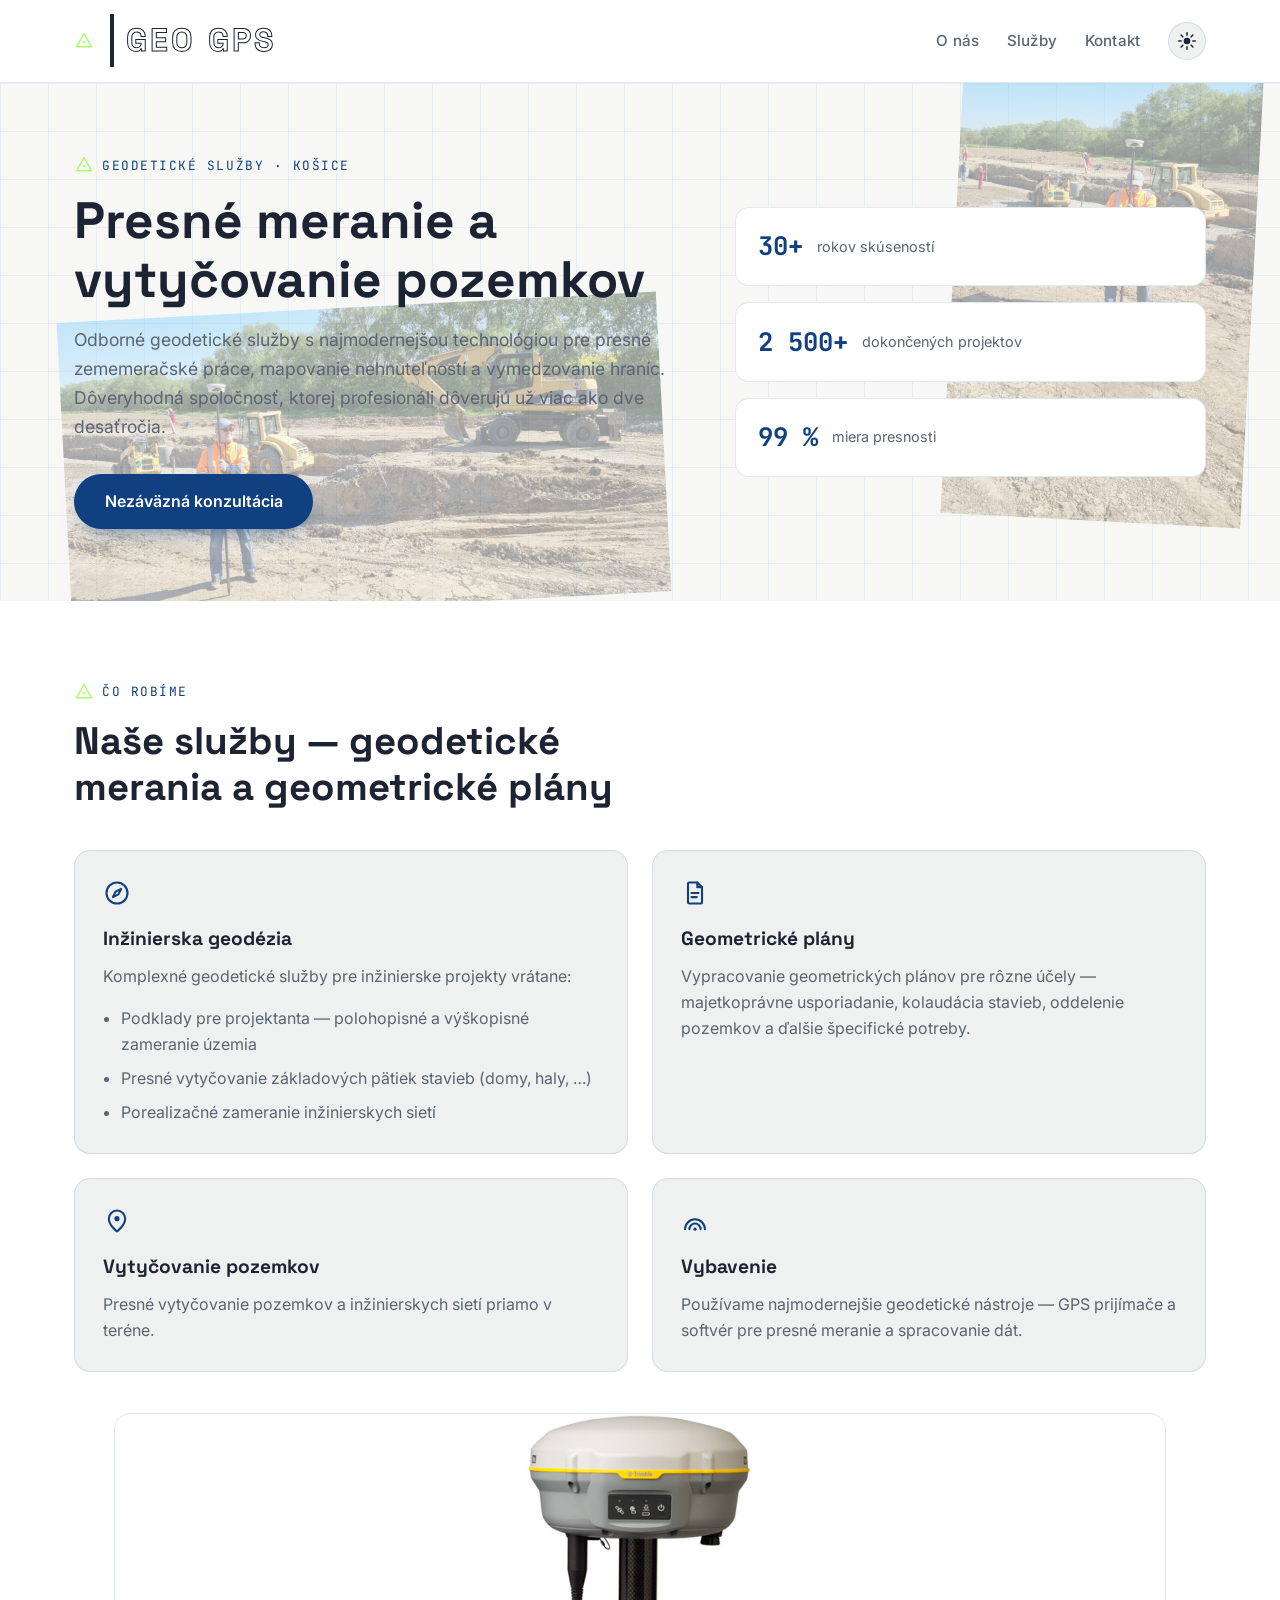
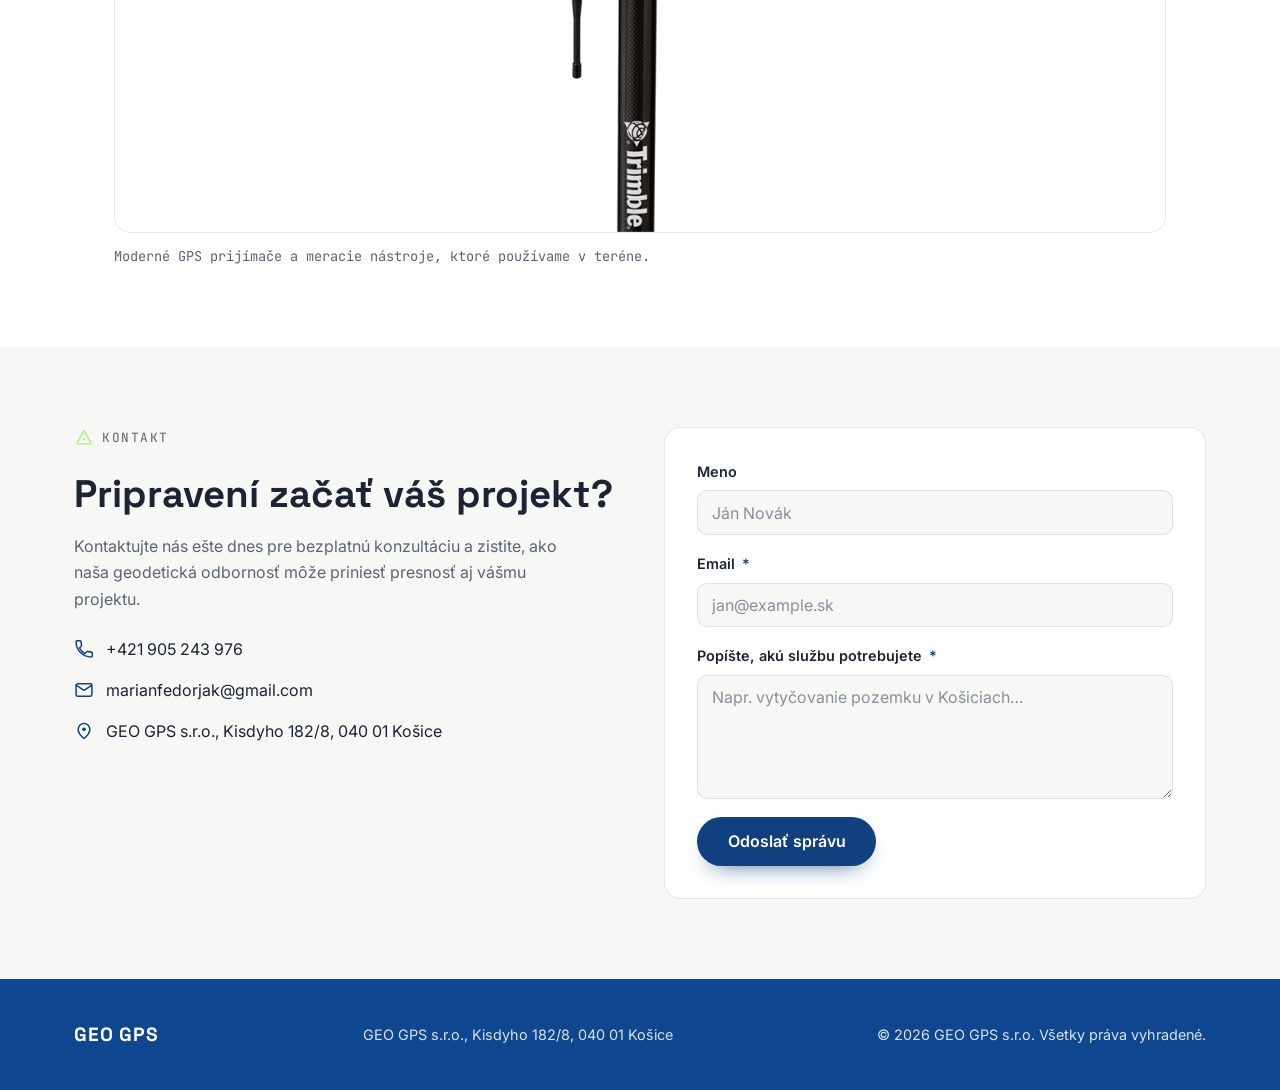
==== index.html @ 5f73cdc4 "Enhance contact form validation by adding a word filter for any proafinities, threats and obvious ho" ====
<!doctype html>
<html lang="sk-SK">
  <head>
    <meta charset="UTF-8" />
    <meta name="viewport" content="width=device-width, initial-scale=1.0" />

    <meta name="color-scheme" content="light dark" />
    <meta name="theme-color" content="#f7f8f6" media="(prefers-color-scheme: light)" />
    <meta name="theme-color" content="#10161f"  media="(prefers-color-scheme: dark)"  />

    <title>GEO GPS — geodetické služby, vytyčovanie pozemkov | Košice</title>
    <meta
      name="description"
      content="GEO GPS s.r.o. — presné geodetické služby v Košiciach: vytyčovanie pozemkov, geometrické plány, inžinierska geodézia a merania. Kontaktujte nás pre bezplatnú konzultáciu."
    />
    <meta
      name="keywords"
      content="geodetické služby, vytyčovanie pozemkov, geometrický plán, geodet Košice, meranie pozemku"
    />

    <!-- Open Graphs -->
    <meta property="og:type"        content="website" />
    <meta property="og:url"         content="https://geogps.netlify.app/" />
    <meta property="og:title"       content="GEO GPS — geodetické služby, vytyčovanie pozemkov | Košice" />
    <meta property="og:description" content="Presné geodetické služby v Košiciach: vytyčovanie pozemkov, geometrické plány, inžinierska geodézia." />

    <link rel="canonical" href="https://geogps.netlify.app/" />
    <link rel="icon"    type="image/png"      href="/images/icon.png" />
    <link rel="sitemap" type="application/xml" title="Sitemap" href="/sitemap.xml" />

    <!-- Fonts -->
    <link rel="preconnect" href="https://fonts.googleapis.com" />
    <link rel="preconnect" href="https://fonts.gstatic.com" crossorigin />
    <link
      href="https://fonts.googleapis.com/css2?family=Space+Grotesk:wght@500;700&family=Inter:wght@400;500;600&family=JetBrains+Mono:wght@500;700&display=swap"
      rel="stylesheet"
    />

    <link rel="stylesheet" href="style.css" />

    <script>
      (function () {
        var saved = localStorage.getItem('theme');

        var legacy = localStorage.getItem('darkMode');
        if (legacy !== null && saved === null) {
          saved = legacy === 'enabled' ? 'dark' : 'light';
          localStorage.setItem('theme', saved);
          localStorage.removeItem('darkMode');
        }

        if (saved === 'dark' || saved === 'light') {
          document.documentElement.dataset.theme = saved;
        }
      }());
    </script>
  </head>

  <body>
    <a class="skip-link" href="#main">Preskočiť na obsah</a>

    <!-- Icons -->
    <svg xmlns="http://www.w3.org/2000/svg" aria-hidden="true" focusable="false" style="display: none">
      <symbol id="icon-marker" viewBox="0 0 24 24">
        <path d="M12 3 21 19H3Z" />
        <circle cx="12" cy="13.4" r="1.4" fill="currentColor" stroke="none" />
      </symbol>

      <symbol id="icon-sun" viewBox="0 0 24 24">
        <circle cx="12" cy="12" r="4" fill="currentColor" stroke="none" />
        <g>
          <line x1="12" y1="2"     x2="12" y2="5"      />
          <line x1="12" y1="19"    x2="12" y2="22"     />
          <line x1="2"  y1="12"    x2="5"  y2="12"     />
          <line x1="19" y1="12"    x2="22" y2="12"     />
          <line x1="4.9" y1="4.9"  x2="7"  y2="7"      />
          <line x1="17"  y1="17"   x2="19.1" y2="19.1" />
          <line x1="4.9" y1="19.1" x2="7" y2="17"      />
          <line x1="17"  y1="7"    x2="19.1" y2="4.9"  />
        </g>
      </symbol>

      <symbol id="icon-moon" viewBox="0 0 24 24">
        <path d="M20 14.5A8.5 8.5 0 1 1 9.5 4 7 7 0 0 0 20 14.5Z" fill="currentColor" stroke="none" />
      </symbol>

      <symbol id="icon-compass" viewBox="0 0 24 24">
        <circle cx="12" cy="12" r="9" />
        <path d="M15.5 8.5 13.2 13.2 8.5 15.5 10.8 10.8Z" />
      </symbol>

      <symbol id="icon-file-text" viewBox="0 0 24 24">
        <path d="M7 3h7l4 4v13a1 1 0 0 1-1 1H7a1 1 0 0 1-1-1V4a1 1 0 0 1 1-1Z" />
        <path d="M14 3v4h4" />
        <line x1="9" y1="12"   x2="15"   y2="12"   />
        <line x1="9" y1="15.5" x2="13.5" y2="15.5" />
      </symbol>

      <symbol id="icon-map-pin" viewBox="0 0 24 24">
        <path d="M12 21s-7-5.4-7-11a7 7 0 1 1 14 0c0 5.6-7 11-7 11Z" />
        <circle cx="12" cy="10" r="2.2" fill="currentColor" stroke="none" />
      </symbol>

      <symbol id="icon-satellite" viewBox="0 0 24 24">
        <circle cx="12" cy="19" r="1.4" fill="currentColor" stroke="none" />
        <path d="M7.2 19a4.8 4.8 0 0 1 9.6 0" />
        <path d="M3.5 19a8.5 8.5 0 0 1 17 0" />
      </symbol>

      <symbol id="icon-phone" viewBox="0 0 24 24">
        <path d="M6.6 10.8a15.3 15.3 0 0 0 6.6 6.6l2.2-2.2a1.2 1.2 0 0 1 1.2-.3c1.3.4 2.7.6 4.1.6a1.2 1.2 0 0 1 1.2 1.2v3.6a1.2 1.2 0 0 1-1.2 1.2C10.6 21.5 2.5 13.4 2.5 3.2A1.2 1.2 0 0 1 3.7 2h3.6a1.2 1.2 0 0 1 1.2 1.2c0 1.4.2 2.8.6 4.1a1.2 1.2 0 0 1-.3 1.2Z" />
      </symbol>

      <symbol id="icon-mail" viewBox="0 0 24 24">
        <rect x="2.5" y="4.5" width="19" height="15" rx="2" />
        <path d="M3 6.5 12 12.5 21 6.5" />
      </symbol>

      <symbol id="icon-arrow-up" viewBox="0 0 24 24">
        <line x1="12" y1="19" x2="12" y2="5" />
        <path d="M6 11 12 5 18 11" />
      </symbol>
    </svg>

    <!-- Header -->  
    <header class="site-header" id="top">
      <div class="header-inner">
        <a class="logo logo-animated" aria-label="GEO GPS — na začiatok stránky">
          <svg class="icon icon-marker" aria-hidden="true" focusable="false">
            <use href="#icon-marker"></use>
          </svg>
          <span class="logo-text">
            <span class="logo-text-base">GEO GPS</span>
            <span class="logo-text-hover" aria-hidden="true">GEO GPS</span>
          </span>
        </a>

        <nav class="main-nav" aria-label="Hlavná navigácia">
          <a class="nav-link" href="#o-nas">O nás</a>
          <a class="nav-link" href="#sluzby">Služby</a>
          <a class="nav-link" href="#kontakt">Kontakt</a>
          <button class="theme-toggle" type="button" aria-label="Prepnúť na tmavý režim">
            <svg class="icon icon-sun" aria-hidden="true" focusable="false">
              <use href="#icon-sun"></use>
            </svg>
            <svg class="icon icon-moon" aria-hidden="true" focusable="false">
              <use href="#icon-moon"></use>
            </svg>
          </button>
        </nav>

        <button
          class="hamburger"
          id="hamburger"
          type="button"
          aria-label="Otvoriť menu"
          aria-expanded="false"
          aria-controls="mobileMenu"
        >
          <span></span>
          <span></span>
          <span></span>
        </button>
      </div>

      <nav
        class="mobile-nav"
        id="mobileMenu"
        aria-label="Mobilná navigácia"
        aria-hidden="true"
      >
        <a class="nav-link" href="#o-nas">O nás</a>
        <a class="nav-link" href="#sluzby">Služby</a>
        <a class="nav-link" href="#kontakt">Kontakt</a>
        <button class="theme-toggle" type="button" aria-label="Prepnúť na tmavý režim">
          <svg class="icon icon-sun" aria-hidden="true" focusable="false">
            <use href="#icon-sun"></use>
          </svg>
          <svg class="icon icon-moon" aria-hidden="true" focusable="false">
            <use href="#icon-moon"></use>
          </svg>
        </button>
      </nav>
    </header>

    <!-- Main -->
    <main id="main" tabindex="-1">

      <!-- About us section -->
      <section class="about" id="o-nas">
        <div class="decor">
          <img
            class="decor-left-img"
            src="images/v-akcii-na-sirku.jpg"
            alt="Naša robota v akcii."
            width="800"
            height="400"
            loading="lazy"
            decoding="async"
            fetchpriority="low" 
          />
          <img
            class="decor-right-img"
            src="images/v-akcii-na-vysku.jpg"
            alt="Naša robota v akcii."
            width="400"
            height="800"
            loading="lazy"
            decoding="async"
            fetchpriority="low" 
          />
        </div>
        <div class="container">
          <div class="about-inner">
            <div class="about-content">
              <p class="eyebrow">
                <svg class="icon icon-marker" aria-hidden="true" focusable="false">
                  <use href="#icon-marker"></use>
                </svg>
                Geodetické služby · Košice
              </p>
              <h1>Presné meranie a vytyčovanie pozemkov</h1>
              <p class="about-lead">
                Odborné geodetické služby s najmodernejšou technológiou pre
                presné zememeračské práce, mapovanie nehnuteľností a
                vymedzovanie hraníc. Dôveryhodná spoločnosť, ktorej profesionáli
                dôverujú už viac ako dve desaťročia.
              </p>
              <a class="button button-primary" href="#kontakt">Nezáväzná konzultácia</a>
            </div>

            <ul class="about-stats">
              <li class="stat">
                <strong>30+</strong>
                <span>rokov skúseností</span>
              </li>
              <li class="stat">
                <strong>2 500+</strong>
                <span>dokončených projektov</span>
              </li>
              <li class="stat">
                <strong>99 %</strong>
                <span>miera presnosti</span>
              </li>
            </ul>
          </div>
        </div>
      </section>
      
      <!-- Služby -->
      <section class="services" id="sluzby">
        <div class="container">
          <div class="section-head">
            <p class="eyebrow">
              <svg class="icon icon-marker" aria-hidden="true" focusable="false">
                <use href="#icon-marker"></use>
              </svg>
              Čo robíme
            </p>
            <h2>Naše služby — geodetické merania a geometrické plány</h2>
          </div>

          <div class="service-grid">
            <article class="service-card">
              <svg class="icon service-icon" aria-hidden="true" focusable="false">
                <use href="#icon-compass"></use>
              </svg>
              <h3>Inžinierska geodézia</h3>
              <p>Komplexné geodetické služby pre inžinierske projekty vrátane:</p>
              <ul>
                <li>
                  Podklady pre projektanta — polohopisné a výškopisné
                  zameranie územia
                </li>
                <li>
                  Presné vytyčovanie základových pätiek stavieb (domy, haly, …)
                </li>
                <li>Porealizačné zameranie inžinierskych sietí</li>
              </ul>
            </article>

            <article class="service-card">
              <svg class="icon service-icon" aria-hidden="true" focusable="false">
                <use href="#icon-file-text"></use>
              </svg>
              <h3>Geometrické plány</h3>
              <p>
                Vypracovanie geometrických plánov pre rôzne účely —
                majetkoprávne usporiadanie, kolaudácia stavieb, oddelenie
                pozemkov a ďalšie špecifické potreby.
              </p>
            </article>

            <article class="service-card">
              <svg class="icon service-icon" aria-hidden="true" focusable="false">
                <use href="#icon-map-pin"></use>
              </svg>
              <h3>Vytyčovanie pozemkov</h3>
              <p>
                Presné vytyčovanie pozemkov a inžinierskych sietí priamo v
                teréne.
              </p>
            </article>

            <article class="service-card">
              <svg class="icon service-icon" aria-hidden="true" focusable="false">
                <use href="#icon-satellite"></use>
              </svg>
              <h3>Vybavenie</h3>
              <p>
                Používame najmodernejšie geodetické nástroje — GPS prijímače
                a softvér pre presné meranie a spracovanie dát.
              </p>
            </article>
          </div>

          <figure class="equipment-figure">
            <img
              src="/images/geodeticke-vybavenie-gps.jpg"
              alt="Vybavenie geodetickej firmy — GPS prijímače a meracie nástroje"
              width="1200"
              height="450"
              loading="lazy"
              decoding="async"
              fetchpriority="low"
            />
            <figcaption>
              Moderné GPS prijímače a meracie nástroje, ktoré používame v
              teréne.
            </figcaption>
          </figure>
        </div>
      </section>

      <!-- Kontakt -->
      <section class="contact" id="kontakt">
        <div class="container">
          <div class="contact-grid">
            <div class="contact-info">
              <p class="eyebrow">
                <svg class="icon icon-marker" aria-hidden="true" focusable="false">
                  <use href="#icon-marker"></use>
                </svg>
                Kontakt
              </p>
              <h2>Pripravení začať váš projekt?</h2>
              <p>
                Kontaktujte nás ešte dnes pre bezplatnú konzultáciu a zistite,
                ako naša geodetická odbornosť môže priniesť presnosť aj vášmu
                projektu.
              </p>

              <ul class="contact-list">
                <li>
                  <svg class="icon" aria-hidden="true" focusable="false">
                    <use href="#icon-phone"></use>
                  </svg>
                  <a href="tel:+421905243976">+421 905 243 976</a>
                </li>
                <li>
                  <svg class="icon" aria-hidden="true" focusable="false">
                    <use href="#icon-mail"></use>
                  </svg>
                  <a href="mailto:marianfedorjak@gmail.com">marianfedorjak@gmail.com</a>
                </li>
                <li>
                  <svg class="icon" aria-hidden="true" focusable="false">
                    <use href="#icon-map-pin"></use>
                  </svg>
                  <span>GEO GPS s.r.o., Kisdyho 182/8, 040 01 Košice</span>
                </li>
              </ul>
            </div>

            <form
              class="contact-form"
              name="contact"
              method="POST"
              data-netlify="true"
              netlify-honeypot="bot-field"
              onsubmit="return validateContactForm(event);"
            >
              <input type="hidden" name="form-name" value="contact" />
              <p hidden>
                <label>
                  Don’t fill this out if you’re human:
                  <input name="bot-field" />
                </label>
              </p>

              <div class="form-field">
                <label for="name">Meno</label>
                <input
                  type="text"
                  id="name"
                  name="name"
                  autocomplete="name"
                  placeholder="Ján Novák"
                />
              </div>

              <div class="form-field">
                <label for="email">Email <span class="required-mark" aria-hidden="true">*</span></label>
                <input
                  type="email"
                  id="email"
                  name="email"
                  autocomplete="email"
                  required
                  placeholder="jan@example.sk"
                />
              </div>

              <input
                type="hidden"
                id="subject"
                name="subject"
                value="Nová správa z kontaktného formulára"
              />

              <div class="form-field">
                <label for="message">
                  Popíšte, akú službu potrebujete
                  <span class="required-mark" aria-hidden="true">*</span>
                </label>
                <textarea
                  id="message"
                  name="message"
                  rows="5"
                  required
                  placeholder="Napr. vytyčovanie pozemku v Košiciach…"
                ></textarea>
              </div>

              <button class="button button-primary" type="submit">
                Odoslať správu
              </button>
            </form>
          </div>
        </div>
      </section>
    </main>

    <!-- Footer -->
    <footer class="site-footer">
      <div class="container footer-inner">
        <p class="footer-logo">GEO GPS</p>
        <address>GEO GPS s.r.o., Kisdyho 182/8, 040 01 Košice</address>
        <p class="footer-copy">© 2026 GEO GPS s.r.o. Všetky práva vyhradené.</p>
      </div>
    </footer>

    <!-- Back-to-top -->  
    <a class="back-to-top" aria-label="Späť na začiatok stránky" onclick="scrollToTop()">
      <svg class="icon" aria-hidden="true" focusable="false">
        <use href="#icon-arrow-up"></use>
      </svg>
    </a>

    <script>
      /* Word filter */
      function normalizeText(text) {
        return text
          .toLowerCase()
          .normalize("NFD")
          .replace(/[\u0300-\u036f]/g, "")
          .replace(/[^a-z0-9]+/g, "")
      }

      function validateContactForm(event) {
        const rawName = document.getElementById('name').value;
        const rawMessage = document.getElementById('message').value;
        const combinedText = normalizeText(`${rawName} ${rawMessage}`);

        const blockedPatterns = [
          /kurv/,
          /pic/,
          /kokot/,
          /jeb/,
          /srac/,
          /debil/,
          /idiot/,
          /smrt/,
          /zabij/,
          /zabit/,
          /umri/,
          /vyhroz/,
          /curak/,
          /hovn/,
          /kreten/,
          /fuck/,
          /shit/,
          /bitch/,
          /asshol/,
          /pussy/,
          /motherfucker/,
          /kill/,
          /death/,
          /threat/
        ];

        const containsBlocked = blockedPatterns.some((pattern) => pattern.test(combinedText));

        if (containsBlocked) {
          event.preventDefault();
          alert('Vaša správa obsahuje nevhodný obsah. Nemusíte byť neslušní :), prosím, upravte ju a skúste znova.');
          return false;
        }

        return true;
      }

      /* Dark theme */
      function isDarkActive() {
        var theme = document.documentElement.dataset.theme;
        return theme
          ? theme === 'dark'
          : window.matchMedia('(prefers-color-scheme: dark)').matches;
      }

      /* Theme toggle */
      function updateThemeLabels(dark) {
        var label = dark ? 'Prepnúť na svetlý režim' : 'Prepnúť na tmavý režim';
        document.querySelectorAll('.theme-toggle').forEach(function (button) {
          button.setAttribute('aria-label', label);
        });
      }

      function toggleTheme() {
        var next = isDarkActive() ? 'light' : 'dark';
        document.documentElement.dataset.theme = next;
        localStorage.setItem('theme', next);
        updateThemeLabels(next === 'dark');
      }

      document.querySelectorAll('.theme-toggle').forEach(function (button) {
        button.addEventListener('click', toggleTheme);
      });

      updateThemeLabels(isDarkActive());

      /* Mobile menu */
      var hamburger  = document.getElementById('hamburger');
      var mobileMenu = document.getElementById('mobileMenu');

      function openMenu() {
        hamburger.setAttribute('aria-expanded', 'true');
        mobileMenu.setAttribute('aria-hidden',  'false');
      }

      function closeMenu() {
        hamburger.setAttribute('aria-expanded', 'false');
        mobileMenu.setAttribute('aria-hidden',  'true');
      }

      hamburger.addEventListener('click', function () {
        if (hamburger.getAttribute('aria-expanded') === 'true') {
          closeMenu();
        } else {
          openMenu();
        }
      });

      mobileMenu.querySelectorAll('.nav-link').forEach(function (link) {
        link.addEventListener('click', closeMenu);
      });

      document.addEventListener('keydown', function (e) {
        if (e.key === 'Escape' && hamburger.getAttribute('aria-expanded') === 'true') {
          closeMenu();
          hamburger.focus();
        }
      });

      /* Back-to-top-button */
      function scrollToTop() {
        window.scrollTo({ top: 0, behavior: "smooth" });
      }

      var backToTop = document.querySelector('.back-to-top');

      function updateBackToTop() {
        backToTop.classList.toggle('is-visible', window.scrollY > 300);
      }

      window.addEventListener('scroll', updateBackToTop, { passive: true });
      updateBackToTop();
    </script>

    <script type="application/ld+json">
      {
        "@context": "https://schema.org",
        "@type": "LocalBusiness",
        "name": "GEO GPS s.r.o.",
        "telephone": "+421905243976",
        "email": "marianfedorjak@gmail.com",
        "address": {
          "@type": "PostalAddress",
          "streetAddress": "Kisdyho 182/8",
          "addressLocality": "Košice",
          "postalCode": "04001",
          "addressCountry": "SK"
        },
        "url": "https://geogps.netlify.app/",
        "description": "Presné geodetické služby: vytyčovanie pozemkov, geometrické plány, inžinierska geodézia."
      }
    </script>
  </body>
</html>
---- style.css ----
@layer reset, tokens, base, layout, components, responsive, accessibility;

/* Reset */
@layer reset {
  :where(*, *::before, *::after) {
    box-sizing: border-box;
  }

  :where(html) {
    scroll-behavior: smooth;
    -webkit-text-size-adjust: 100%;
    text-size-adjust: 100%;
  }

  :where(body) {
    margin: 0;
    min-block-size: 100dvh;
  }

  :where(img, svg, video, canvas, audio, iframe, embed, object) {
    display: block;
    max-inline-size: 100%;
  }

  :where(p, h1, h2, h3, h4, h5, h6) {
    overflow-wrap: break-word;
  }

  :where(h1, h2, h3, h4, h5, h6) {
    text-wrap: balance;
  }

  :where(address) {
    font-style: normal;
  }

  :where(a) {
    text-underline-offset: 0.25em;
    text-decoration-skip-ink: auto;
  }

  :where(ul, ol)[class] {
    list-style: none;
    padding: 0;
    margin: 0;
  }
}

/* Colors */
@layer colors {
  :root {
    /* Main palette */
    --color-primary-1: #0e4690;
    --color-primary-2: #007498;
    --color-primary-3: #00bca1;
    --color-primary-4: #acfa70;

    /* Light mode */
    --color-bg:        #f7f8f6;
    --color-surface:   #ffffff;
    --color-surface-2: #eef1ef;
    --color-text:      #1c2333;
    --color-text-muted:#5b6472;
    --color-border:    #0e46901f;
    --color-grid-line: #0e46900f;
    --color-accent:    #10407f;
    --color-on-accent: #ffffff;

    --icon-sun-display:  block;
    --icon-moon-display: none;

    --font-display: "Space Grotesk", "Segoe UI", sans-serif;
    --font-body:    "Inter", "Segoe UI", sans-serif;
    --font-mono:    "JetBrains Mono", "SFMono-Regular", Menlo, monospace;

    color-scheme: light;
  }

  /* Dark mode */
  @media (prefers-color-scheme: dark) {
    :root {
      --color-bg:        #10161f;
      --color-surface:   #1a2330;
      --color-surface-2: #222c3a;
      --color-text:      #e7ebee;
      --color-text-muted:#98a4b0;
      --color-border:    #ffffff14;
      --color-grid-line: #ffffff0d;
      --color-accent:    #1b73e6;
      --color-on-accent: #0c1118;

      --icon-sun-display:  none;
      --icon-moon-display: block;

      color-scheme: dark;
    }
  }
  :root[data-theme="dark"] {
    --color-bg:        #10161f;
    --color-surface:   #1a2330;
    --color-surface-2: #222c3a;
    --color-text:      #e7ebee;
    --color-text-muted:#98a4b0;
    --color-border:    #ffffff14;
    --color-grid-line: #ffffff0d;
    --color-accent:    #1b73e6;
    --color-on-accent: #0c1118;

    --icon-sun-display:  none;
    --icon-moon-display: block;

    color-scheme: dark;    
  }

  :root[data-theme="light"] {
    --color-bg:        #f7f8f6;
    --color-surface:   #ffffff;
    --color-surface-2: #eef1ef;
    --color-text:      #1c2333;
    --color-text-muted:#5b6472;
    --color-border:    #0e46901f;
    --color-grid-line: #0e46900f;
    --color-accent:    #10407f;
    --color-on-accent: #ffffff;

    --icon-sun-display:  block;
    --icon-moon-display: none;

    --font-display: "Space Grotesk", "Segoe UI", sans-serif;
    --font-body:    "Inter", "Segoe UI", sans-serif;
    --font-mono:    "JetBrains Mono", "SFMono-Regular", Menlo, monospace;

    color-scheme: light;    
  }
}

/* Base */
@layer base {
  body {
    font-family: var(--font-body);
    font-size: 1rem;
    line-height: 1.65;
    color: var(--color-text);
    background-color: var(--color-bg);

    -webkit-font-smoothing: antialiased;
    -moz-osx-font-smoothing: grayscale;
    transition: background-color 0.5s ease, color 0.5s ease;    
  }

  :where(header, .service-card, .stat, .contact-form, input, textarea) {
    transition: background-color 0.5s ease, border-color 0.5s ease, color 0.5s ease;
  }
}

/* Layout */
@layer layout {
  .container {
    max-inline-size: 1180px;
    margin-inline: auto;
    padding-inline: 1.5rem;
  }

  :where(section[id]) {
    scroll-margin-block-start: 84px;
  }
}

/* Components */
@layer components {
  /* Icons */
  .icon {
    inline-size: 20px;
    block-size: 20px;
    flex-shrink: 0;
    fill: none;
    stroke: currentColor;
    stroke-width: 1.8;
    stroke-linecap: round;
    stroke-linejoin: round;
  }

  .icon-marker {
    color: var(--color-primary-4);
  }

  .icon-sun  { display: var(--icon-sun-display);  }
  .icon-moon { display: var(--icon-moon-display); }

  /* Eyebrow label */
  .eyebrow {
    display: inline-flex;
    align-items: center;
    gap: 0.5rem;
    margin-block: 0 1rem;
    font-family: var(--font-mono);
    font-size: 0.8rem;
    letter-spacing: 0.12em;
    text-transform: uppercase;
    color: var(--color-accent);
  }

/* Buttons */
  .button {
    display: inline-flex;
    align-items: center;
    gap: 0.5rem;
    padding-block: 0.85rem;
    padding-inline: 1.85rem;
    border: 1px solid transparent;
    border-radius: 999px;
    font-family: var(--font-body);
    font-weight: 600;
    font-size: 1rem;
    text-decoration: none;
    cursor: pointer;
    transition: transform 0.15s ease, box-shadow 0.5s ease;
  }

  .button-primary {
    background-color: var(--color-accent);
    color: var(--color-on-accent);
    box-shadow: 0 10px 24px -14px var(--color-accent);
  }

  @media (hover: hover) {
    .button-primary:hover {
      transform: translateY(-2px);
      box-shadow: 0 14px 28px -14px var(--color-accent);
    }
  }

  .required-mark {
    color: var(--color-accent);
    margin-inline-start: 0.2em;
  }

  /* Skip link */
  .skip-link {
    position: absolute;
    inset-inline-start: -999px;
    inline-size: 1px;
    block-size: 1px;
    overflow: hidden;
    text-decoration: none;
  }

  .skip-link:focus {
    inset-inline-start: 1rem;
    inset-block-start: 1rem;
    inline-size: auto;
    block-size: auto;
    padding: 0.6rem 1.1rem;
    background-color: var(--color-surface);
    color: var(--color-text);
    border-radius: 8px;
    z-index: 300;
    box-shadow: 0 0 0 3px var(--color-accent);
  }

  /* Header */
  .site-header {
    position: sticky;
    inset-block-start: 0;
    z-index: 100;
    background-color: var(--color-surface);
    border-block-end: 1px solid var(--color-border);
  }

  .header-inner {
    max-inline-size: 1180px;
    margin-inline: auto;
    padding-block: 0.9rem;
    padding-inline: 1.5rem;
    display: flex;
    align-items: center;
    justify-content: space-between;
    gap: 1rem;
  }

  /* Logo */
  .logo {
    display: inline-flex;
    align-items: center;
    gap: 1rem;
    margin: 0;
    padding: 0;
    border: none;
    background: transparent;
    font-family: var(--font-display);
    font-weight: 700;
    font-size: 2rem;
    letter-spacing: 0.1em;
    text-decoration: none;
    position: relative;
  }

  .logo-text {
    position: relative;
    display: inline-block;
    white-space: nowrap;
    padding-left: 1rem;
  }

  .logo-text-base,
  .logo-text-hover {
    display: inline-block;
    white-space: nowrap;
    transition: color 0.25s ease;
  }

  .logo-text-base {
    color: transparent;
    -webkit-text-stroke: 1px var(--color-text);
  }

  .logo-text-hover {
    position: absolute;
    inset: 0;
    width: 0;
    overflow: hidden;
    color: var(--color-text);
    -webkit-text-stroke: 1px var(--color-text);
    border-inline-end: 4px solid var(--color-text);
    transition: width 0.45s ease, filter 0.25s ease, padding 0.3s ease;
  }

  .logo:hover .logo-text-hover,
  .logo:focus-visible .logo-text-hover {
    width: 100%;
    padding-left: 1rem;
    filter: drop-shadow(0 0 12px color-mix(in srgb, var(--color-text) 24%, transparent));
    transition: all 0.3s ease;
  }

  .logo:hover,
  .logo:focus-visible {
    color: var(--color-text);
  }

  /* Desktop navigation */
  .main-nav {
    display: flex;
    align-items: center;
    gap: 1.75rem;
  }

  .nav-link {
    font-weight: 500;
    font-size: 0.95rem;
    color: var(--color-text-muted);
    text-decoration: none;
    letter-spacing: 0.01em;
    transition: color 0.2s ease;
  }

  .nav-link:is(:hover, :focus-visible) {
    color: var(--color-accent);
  }

  /* Theme toggle button */
  .theme-toggle {
    display: inline-flex;
    align-items: center;
    justify-content: center;
    inline-size: 38px;
    block-size: 38px;
    border-radius: 50%;
    border: 1px solid var(--color-border);
    background-color: var(--color-surface-2);
    color: var(--color-text);
    cursor: pointer;
    transition: background-color 0.5s ease, color 0.5s ease;
  }

  @media (hover: hover) {
    .theme-toggle:hover {
      background-color: var(--color-accent);
      color: var(--color-on-accent);
    }
  }

  /* Hamburger button */
  .hamburger {
    display: none;
    flex-direction: column;
    align-items: center;
    justify-content: center;
    gap: 5px;
    inline-size: 42px;
    block-size: 42px;
    border: 1px solid var(--color-border);
    border-radius: 8px;
    background-color: var(--color-surface-2);
    cursor: pointer;
  }

  .hamburger span {
    display: block;
    inline-size: 18px;
    block-size: 2px;
    background-color: var(--color-text);
    border-radius: 1px;
    transition: transform 0.5s ease, opacity 0.5s ease;
  }

  .hamburger[aria-expanded="true"] span:nth-child(1) {
    transform: translateY(7px) rotate(45deg);
  }

  .hamburger[aria-expanded="true"] span:nth-child(2) {
    opacity: 0;
  }

  .hamburger[aria-expanded="true"] span:nth-child(3) {
    transform: translateY(-7px) rotate(-45deg);
  }

  /* Mobile navigation */
  .mobile-nav {
    display: none;
    flex-direction: column;
    gap: 0.25rem;
    padding-block: 0.5rem 1.25rem;
    padding-inline: 1.5rem;
    border-block-start: 1px solid var(--color-border);
    background-color: var(--color-surface);
  }

  .mobile-nav[aria-hidden="false"] {
    display: flex;
  }

  .mobile-nav .nav-link {
    padding-block: 0.85rem;
    padding-inline: 0.25rem;
    border-block-end: 1px solid var(--color-border);
  }

  .mobile-nav .theme-toggle {
    align-self: flex-start;
    margin-block-start: 0.75rem;
  }

  /* About us section */
  .about {
    padding-block: 4.5rem;
    background-color: var(--color-bg);
    background-image:
      linear-gradient(var(--color-grid-line) 1px, transparent 1px),
      linear-gradient(90deg, var(--color-grid-line) 1px, transparent 1px);
    background-size: 48px 48px;
    position: relative;
    overflow: hidden;
  }

  .decor {
    position: absolute;
    inset: 0;
    pointer-events: none;
    z-index: 0;
  }

  .decor img {
    position: absolute;
    opacity: 0.4;
    transform-origin: center center;
  }
  
  .decor-left-img {
    width: clamp(600px, 16vw, 800px);
    height: clamp(300px, 16vw, 400px);
    top: 14rem;
    left: 4rem;
    transform: rotate(-3deg);
  }

  .decor-right-img {
    width: clamp(300px, 16vw, 400px);
    height: clamp(600px, 16vw, 800px);
    bottom: 5rem;
    right: 1.5rem;
    transform: rotate(3deg);
  }

  .about-inner {
    position: relative;
    z-index: 1;
    display: grid;
    grid-template-columns: 1.3fr 1fr;
    gap: 3rem;
    align-items: center;
  }

  .about h1 {
    font-family: var(--font-display);
    font-size: clamp(2.1rem, 4.5vw, 3.2rem);
    line-height: 1.15;
    margin-block: 0 1rem;
    color: var(--color-text);
  }

  .about-lead {
    font-size: 1.1rem;
    color: var(--color-text-muted);
    max-inline-size: 36em;
    margin-block: 0 2rem;
  }

  .about-stats {
    display: grid;
    gap: 1rem;
  }

  .stat {
    display: flex;
    align-items: center;
    gap: 0.85rem;
    padding-block: 1.1rem;
    padding-inline: 1.4rem;
    background-color: var(--color-surface);
    border: 1px solid var(--color-border);
    border-radius: 14px;
  }

  .stat strong {
    display: block;
    font-family: var(--font-mono);
    font-size: 1.6rem;
    font-weight: 700;
    color: var(--color-accent);
  }

  .stat span {
    display: block;
    font-size: 0.9rem;
    color: var(--color-text-muted);
  }

  /* Services */
  .services {
    padding-block: 5rem;
    background-color: var(--color-surface);
  }

  .section-head {
    max-inline-size: 42em;
    margin-block-end: 2.5rem;
  }

  .section-head h2 {
    font-family: var(--font-display);
    font-size: clamp(1.8rem, 3.5vw, 2.4rem);
    line-height: 1.2;
    margin: 0;
    color: var(--color-text);
  }

  .service-grid {
    display: grid;
    grid-template-columns: repeat(2, 1fr);
    gap: 1.5rem;
  }

  .service-card {
    background-color: var(--color-surface-2);
    border: 1px solid var(--color-border);
    border-radius: 16px;
    padding: 1.75rem;

    contain: layout style;
  }

  .service-icon {
    inline-size: 28px;
    block-size: 28px;
    color: var(--color-accent);
    margin-block-end: 1rem;
  }

  .service-card h3 {
    font-family: var(--font-display);
    font-size: 1.2rem;
    margin-block: 0 0.5rem;
    color: var(--color-text);
  }

  .service-card p {
    color: var(--color-text-muted);
    margin-block: 0 0.75rem;
  }

  .service-card ul {
    padding-inline-start: 1.1rem;
    color: var(--color-text-muted);
    display: grid;
    gap: 0.45rem;
  }

  .service-card :is(p, ul):last-child {
    margin-block-end: 0;
  }

  /* Equipment image figure */
  .equipment-figure {
    margin-block: 2.5rem 0;
    display: grid;
    gap: 0.75rem;
  }

  .equipment-figure img {
    inline-size: 100%;
    max-block-size: 420px;
    object-fit: contain;
    border-radius: 16px;
    border: 1px solid var(--color-border);
  }

  .equipment-figure figcaption {
    font-family: var(--font-mono);
    font-size: 0.85rem;
    color: var(--color-text-muted);
  }

  /* Contact section */
  .contact {
    padding-block: 5rem;
    background-color: var(--color-bg);
  }

  .contact-grid {
    display: grid;
    grid-template-columns: 1fr 1fr;
    gap: 3rem;
    align-items: start;
  }

  .contact-info h2 {
    font-family: var(--font-display);
    font-size: clamp(1.8rem, 3.5vw, 2.4rem);
    line-height: 1.2;
    margin-block: 0.4rem 1rem;
    color: var(--color-text);
  }

  .contact-info p {
    color: var(--color-text-muted);
    max-inline-size: 32em;
  }

  .contact-list {
    margin-block: 1.5rem 0;
    display: grid;
    gap: 0.9rem;
  }

  .contact-list li {
    display: flex;
    align-items: center;
    gap: 0.75rem;
    color: var(--color-text);
  }

  .contact-list .icon {
    color: var(--color-accent);
    flex-shrink: 0;
  }

  .contact-list a {
    color: inherit;
    text-decoration: none;
  }

  @media (hover: hover) {
    .contact-list a:hover {
      color: var(--color-accent);
    }
  }

  /* Contact form */
  .contact-form {
    display: grid;
    gap: 1.1rem;
    background-color: var(--color-surface);
    border: 1px solid var(--color-border);
    border-radius: 16px;
    padding: 2rem;
  }

  .form-field {
    display: grid;
    gap: 0.4rem;
  }

  .form-field label {
    font-size: 0.9rem;
    font-weight: 600;
    color: var(--color-text);
  }

  .form-field :is(input, textarea) {
    font-family: var(--font-body);
    font-size: 1rem;
    padding-block: 0.7rem;
    padding-inline: 0.9rem;
    border-radius: 10px;
    border: 1px solid var(--color-border);
    background-color: var(--color-bg);
    color: var(--color-text);
    resize: vertical;
    transition: border-color 0.5s ease, box-shadow 0.5s ease;
  }

  .form-field :is(input, textarea)::placeholder {
    color: var(--color-text-muted);
    opacity: 0.7;
  }

  .form-field :is(input, textarea):focus {
    outline: none;
    border-color: var(--color-accent);
    box-shadow: 0 0 0 3px color-mix(in srgb, var(--color-accent) 25%, transparent);
  }

  .contact-form .button {
    justify-self: start;
  }

  /* Footer */
  .site-footer {
    background-color: var(--color-primary-1);
    color: #ffffff;
    padding-block: 2.5rem;
  }

  .footer-inner {
    display: flex;
    flex-wrap: wrap;
    align-items: center;
    justify-content: space-between;
    gap: 1rem;
  }

  .footer-logo {
    font-family: var(--font-display);
    font-size: 1.2rem;
    font-weight: 700;
    letter-spacing: 0.04em;
    margin: 0;
  }

  :where(.site-footer address, .footer-copy) {
    font-size: 0.9rem;
    opacity: 0.85;
    margin: 0;
  }

  /* Back-to-top button */
  .back-to-top {
    position: fixed;
    inset-inline-end: 1.5rem;
    inset-block-end: 1.5rem;
    inline-size: 46px;
    block-size: 46px;
    border: 1px solid var(--color-accent);
    border-radius: 999px;
    display: flex;
    align-items: center;
    justify-content: center;
    background-color: var(--color-surface);
    color: var(--color-accent);
    text-decoration: none;
    box-shadow: 0 0 0 4px color-mix(in srgb, var(--color-accent) 18%, transparent);
    z-index: 90;

    opacity: 0;
    pointer-events: none;
    transform: translateY(8px);
    transition:
      opacity 0.25s ease,
      transform 0.25s ease,
      width 0.25s ease,
      border-radius 0.25s ease,
      background-color 0.25s ease,
      color 0.25s ease,
      box-shadow 0.25s ease;
  }

  .back-to-top .icon {
    transition: opacity 0.25s ease, transform 0.25s ease;
  }

  .back-to-top.is-visible {
    opacity: 1;
    pointer-events: auto;
    transform: translateY(0);
  }

  .back-to-top::before {
    content: "";
    position: absolute;
    inset: 0;
    display: grid;
    place-items: center;
    font-family: var(--font-body);
    font-size: 0;
    font-weight: 600;
    color: var(--color-on-accent);
    opacity: 0;
    pointer-events: none;
    transition: opacity 0.25s ease, font-size 0.25s ease;
  }

  @media (hover: hover) {
    .back-to-top.is-visible:hover,
    .back-to-top.is-visible:focus-visible {
      inline-size: 140px;
      border-radius: 999px;
      background-color: var(--color-accent);
      color: var(--color-on-accent);
      box-shadow: 0 0 0 4px color-mix(in srgb, var(--color-accent) 24%, transparent);
    }

    .back-to-top.is-visible:hover .icon,
    .back-to-top.is-visible:focus-visible .icon {
      opacity: 0;
      transform: translateY(-200%);
    }

    .back-to-top.is-visible:hover::before,
    .back-to-top.is-visible:focus-visible::before {
      content: "Späť hore";
      font-size: 0.95rem;
      opacity: 1;
    }
  }
}

/* Responsive */
@layer responsive {
  @media (max-width: 860px) {
    .main-nav {
      display: none;
    }

    .hamburger {
      display: flex;
    }

    .about-inner,
    .contact-grid {
      grid-template-columns: 1fr;
    }

    .about {
      padding-block: 3rem;
    }

    .about-stats {
      grid-template-columns: repeat(3, 1fr);
      gap: 0.75rem;
    }

    .stat {
      flex-direction: column;
      align-items: flex-start;
      gap: 0.4rem;
      padding: 1rem;
    }

    .stat strong {
      font-size: 1.3rem;
    }

    :where(.services, .contact) {
      padding-block: 3rem;
    }

    .service-grid {
      grid-template-columns: 1fr;
    }

    :where(section[id]) {
      scroll-margin-block-start: 64px;
    }

    .decor-left-img {
      width: clamp(300px, 16vw, 400px);
      height: clamp(150px, 16vw, 200px);
    }

    .decor-right-img {
      width: clamp(150px, 16vw, 200px);
      height: clamp(300px, 16vw, 400px);
    }
  }

  @media (min-width: 861px) {
    .mobile-nav {
      display: none;
    }
  }

  @media (max-width: 480px) {
    .about-stats {
      grid-template-columns: 1fr;
    }

    .back-to-top {
      inline-size: 42px;
      block-size: 42px;
      inset-inline-end: 1rem;
      inset-block-end: 1rem;
    }
  }  
}

/* Accessibility */
@layer accessibility {
  :where(a, button, input, textarea):focus-visible {
    outline: 3px solid var(--color-accent);
    outline-offset: 2px;
    border-radius: 6px;
  }

  :where(a, button, input, textarea):focus:not(:focus-visible) {
    outline: none;
  }

  @media (prefers-reduced-motion: reduce) {
    html {
      scroll-behavior: auto;
    }

    :where(*) {
      transition-duration: 0.001ms !important;
      animation-duration: 0.001ms !important;
      animation-iteration-count: 1 !important;
    }
  }  
}
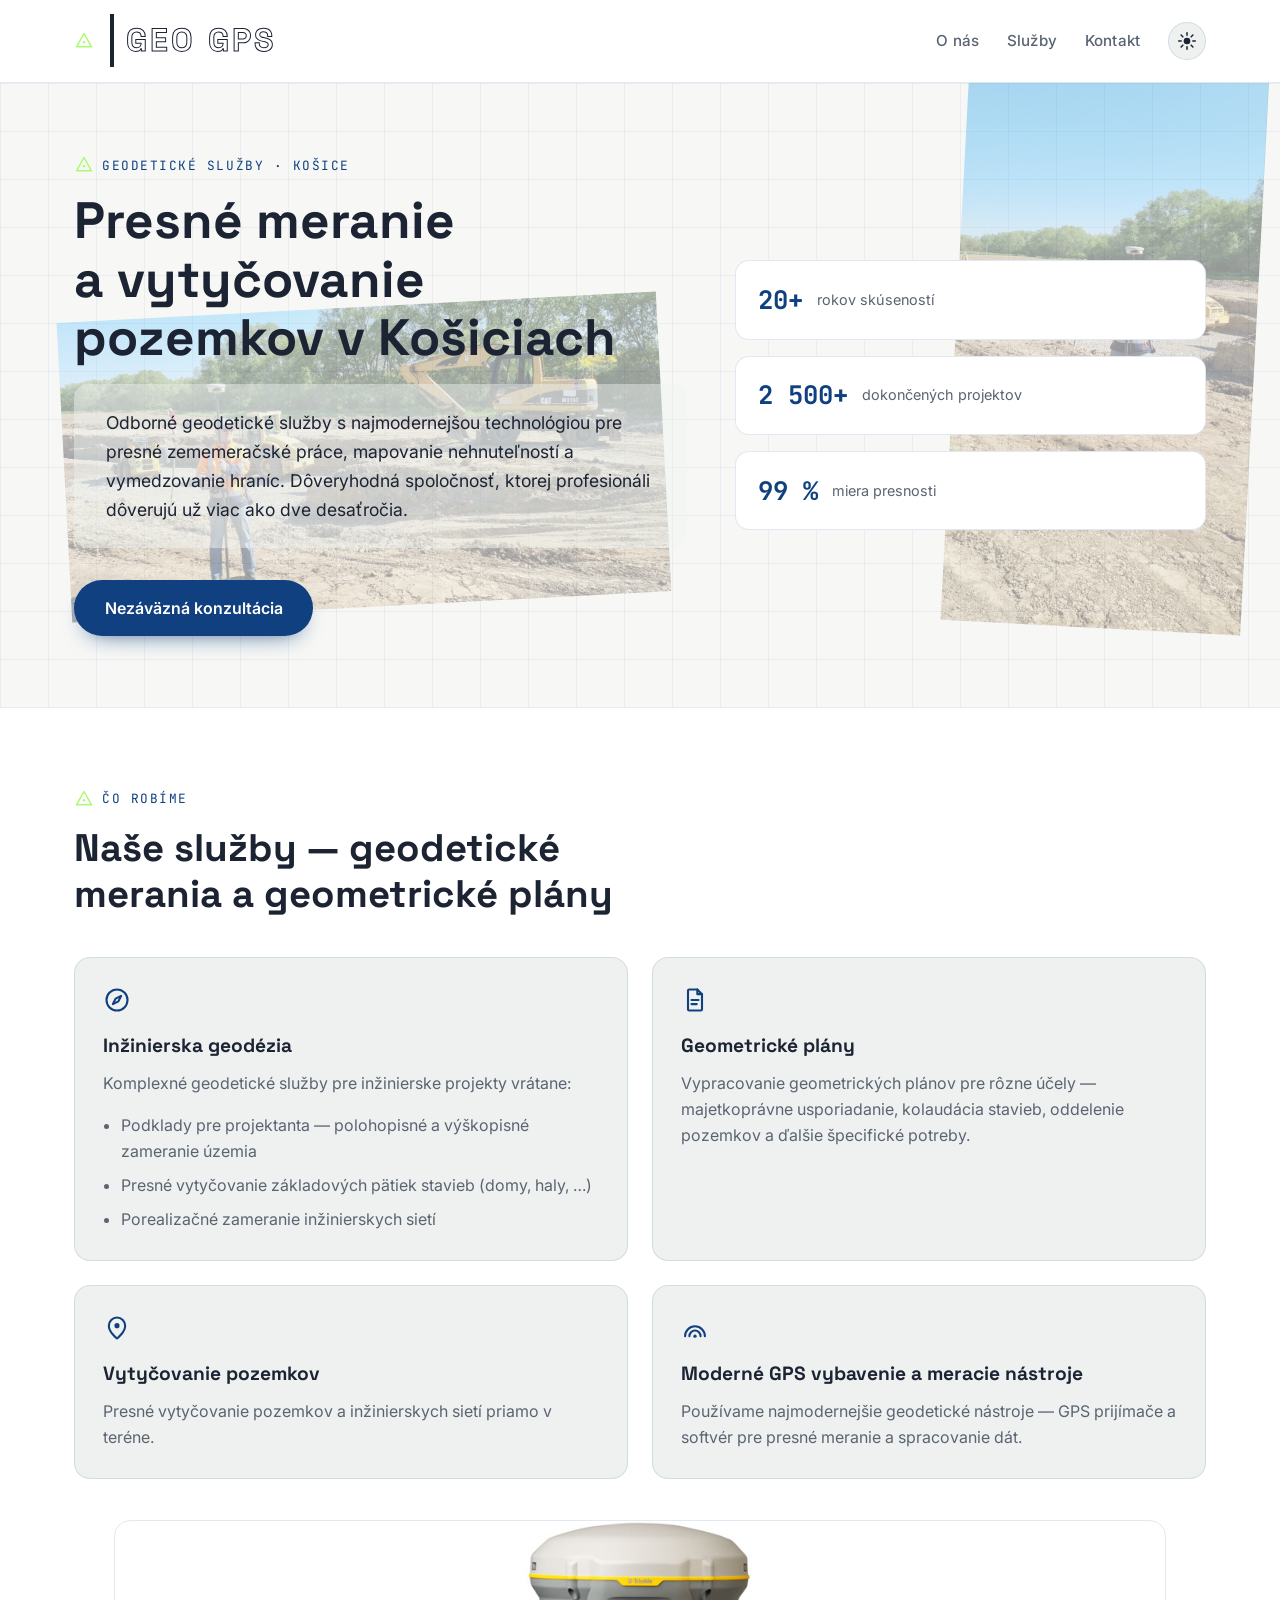
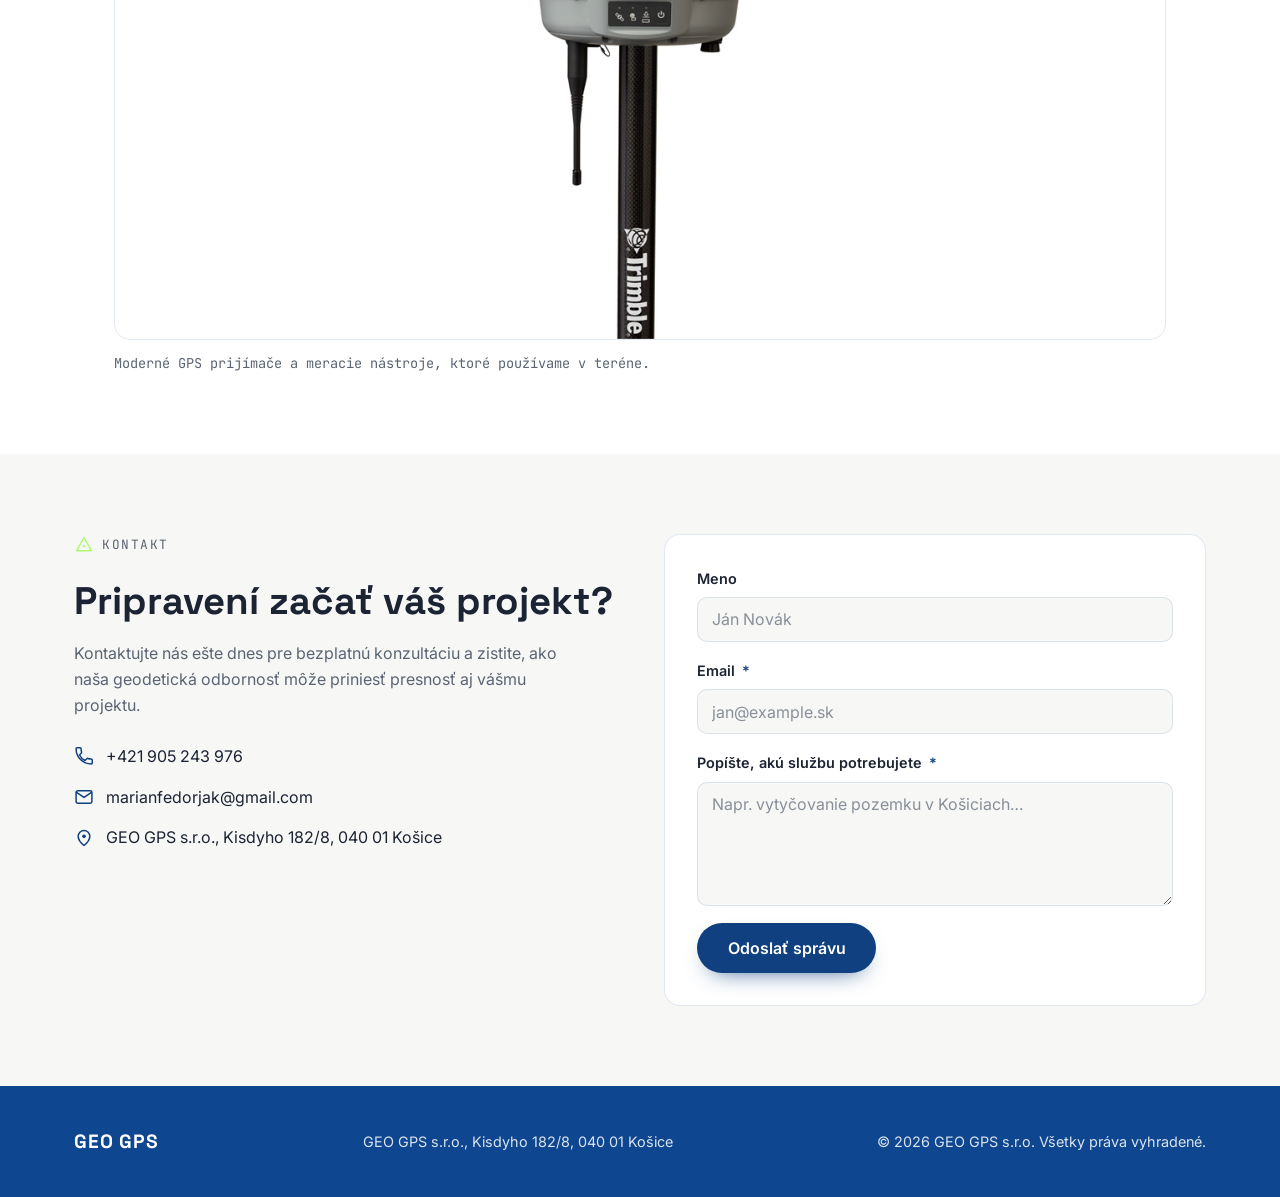
==== commit 61a33870: "Changes the names of images and update HTML, sitemap, and CSS for improved SEO, design and better re" ====
--- a/index.html
+++ b/index.html
@@ -8,23 +8,27 @@
     <meta name="theme-color" content="#f7f8f6" media="(prefers-color-scheme: light)" />
     <meta name="theme-color" content="#10161f"  media="(prefers-color-scheme: dark)"  />
 
-    <title>GEO GPS — geodetické služby, vytyčovanie pozemkov | Košice</title>
+    <title>Geodet Košice | Vytyčovanie pozemkov, geometrické plány – GEO GPS</title>
     <meta
       name="description"
-      content="GEO GPS s.r.o. — presné geodetické služby v Košiciach: vytyčovanie pozemkov, geometrické plány, inžinierska geodézia a merania. Kontaktujte nás pre bezplatnú konzultáciu."
+      content="Geodetické služby v Košiciach: vytyčovanie pozemkov, geometrické plány a inžinierska geodézia. 30+ rokov skúseností, 2 500+ projektov. Bezplatná konzultácia."
     />
     <meta
       name="keywords"
       content="geodetické služby, vytyčovanie pozemkov, geometrický plán, geodet Košice, meranie pozemku"
     />
 
+    <meta property="og:image" content="https://geogps.sk/images/geodeticke-vybavenie-gps.jpg" />
+    <meta property="og:locale" content="sk_SK" />
+    <meta name="twitter:card" content="summary_large_image" />
+
     <!-- Open Graphs -->
     <meta property="og:type"        content="website" />
-    <meta property="og:url"         content="https://geogps.netlify.app/" />
+    <meta property="og:url"         content="https://geogps.sk/" />
     <meta property="og:title"       content="GEO GPS — geodetické služby, vytyčovanie pozemkov | Košice" />
     <meta property="og:description" content="Presné geodetické služby v Košiciach: vytyčovanie pozemkov, geometrické plány, inžinierska geodézia." />
 
-    <link rel="canonical" href="https://geogps.netlify.app/" />
+    <link rel="canonical" href="https://geogps.sk/" />
     <link rel="icon"    type="image/png"      href="/images/icon.png" />
     <link rel="sitemap" type="application/xml" title="Sitemap" href="/sitemap.xml" />
 
@@ -191,8 +195,8 @@
         <div class="decor">
           <img
             class="decor-left-img"
-            src="images/v-akcii-na-sirku.jpg"
-            alt="Naša robota v akcii."
+            src="images/geodeticke-merania-terenne-prace-kosice.jpg"
+            alt="Geodet vytyčuje hranice pozemku v teréne pri Košiciach"
             width="800"
             height="400"
             loading="lazy"
@@ -201,8 +205,8 @@
           />
           <img
             class="decor-right-img"
-            src="images/v-akcii-na-vysku.jpg"
-            alt="Naša robota v akcii."
+            src="images/gps-meranie-vyskopisu-kosice.jpg"
+            alt="Meranie výškopisu pozemku pomocou GPS prijímača"
             width="400"
             height="800"
             loading="lazy"
@@ -219,7 +223,7 @@
                 </svg>
                 Geodetické služby · Košice
               </p>
-              <h1>Presné meranie a vytyčovanie pozemkov</h1>
+              <h1>Presné meranie a vytyčovanie pozemkov v Košiciach</h1>
               <p class="about-lead">
                 Odborné geodetické služby s najmodernejšou technológiou pre
                 presné zememeračské práce, mapovanie nehnuteľností a
@@ -231,7 +235,7 @@
 
             <ul class="about-stats">
               <li class="stat">
-                <strong>30+</strong>
+                <strong>20+</strong>
                 <span>rokov skúseností</span>
               </li>
               <li class="stat">
@@ -306,7 +310,7 @@
               <svg class="icon service-icon" aria-hidden="true" focusable="false">
                 <use href="#icon-satellite"></use>
               </svg>
-              <h3>Vybavenie</h3>
+              <h3>Moderné GPS vybavenie a meracie nástroje</h3>
               <p>
                 Používame najmodernejšie geodetické nástroje — GPS prijímače
                 a softvér pre presné meranie a spracovanie dát.
@@ -317,7 +321,7 @@
           <figure class="equipment-figure">
             <img
               src="/images/geodeticke-vybavenie-gps.jpg"
-              alt="Vybavenie geodetickej firmy — GPS prijímače a meracie nástroje"
+              alt="GPS prijímače a geodetické meracie nástroje — GEO GPS Košice"
               width="1200"
               height="450"
               loading="lazy"
@@ -475,7 +479,9 @@
         const blockedPatterns = [
           /kurv/,
           /pic/,
+          /ppc/,
           /kokot/,
+          /kkt/,
           /jeb/,
           /srac/,
           /debil/,
@@ -590,19 +596,82 @@
     <script type="application/ld+json">
       {
         "@context": "https://schema.org",
-        "@type": "LocalBusiness",
+        "@type": "ProfessionalService",
+        "@id": "https://geogps.sk/#business",
         "name": "GEO GPS s.r.o.",
+        "image": "https://geogps.sk/images/geodeticke-vybavenie-gps.jpg",
+        "url": "https://geogps.sk/",
         "telephone": "+421905243976",
         "email": "marianfedorjak@gmail.com",
+        "priceRange": "€€",
+        "description": "Presné geodetické služby: vytyčovanie pozemkov, geometrické plány, inžinierska geodézia.",
         "address": {
           "@type": "PostalAddress",
           "streetAddress": "Kisdyho 182/8",
           "addressLocality": "Košice",
           "postalCode": "04001",
+          "addressRegion": "Košický kraj",
           "addressCountry": "SK"
         },
-        "url": "https://geogps.netlify.app/",
-        "description": "Presné geodetické služby: vytyčovanie pozemkov, geometrické plány, inžinierska geodézia."
+        "geo": {
+          "@type": "GeoCoordinates",
+          "latitude": "48.73480589630767",
+          "longitude": "21.24964310170282"
+        },
+        "openingHoursSpecification": [
+          {
+            "@type": "OpeningHoursSpecification",
+            "dayOfWeek": ["Monday","Tuesday","Wednesday","Thursday","Friday","Saturday"],
+            "opens": "07:00",
+            "closes": "18:00"
+          }
+        ],
+        "areaServed": [
+          { "@type": "Region", "name": "Košický kraj" },
+          { "@type": "City", "name": "Košice" },
+          { "@type": "City", "name": "Prešov" },
+          { "@type": "City", "name": "Michalovce" },
+          { "@type": "City", "name": "Trebišov" },
+          { "@type": "City", "name": "Rožnava" },
+          { "@type": "City", "name": "Moldava nad Bodvou" },
+          { "@type": "City", "name": "Spišská Nová Ves" },
+          { "@type": "City", "name": "Levoča" },
+          { "@type": "City", "name": "Poprad" }
+        ],
+        "sameAs": [
+          "REPLACE_WITH_GOOGLE_BUSINESS_PROFILE_URL",
+          "REPLACE_WITH_FACEBOOK_PAGE_URL"
+        ],
+        "hasOfferCatalog": {
+          "@type": "OfferCatalog",
+          "name": "Geodetické služby",
+          "itemListElement": [
+            {
+              "@type": "Offer",
+              "itemOffered": {
+                "@type": "Service",
+                "name": "Inžinierska geodézia",
+                "description": "Polohopisné a výškopisné zameranie, vytyčovanie základov stavieb, porealizačné zameranie sietí."
+              }
+            },
+            {
+              "@type": "Offer",
+              "itemOffered": {
+                "@type": "Service",
+                "name": "Geometrické plány",
+                "description": "Vypracovanie geometrických plánov pre majetkoprávne usporiadanie, kolaudáciu a delenie pozemkov."
+              }
+            },
+            {
+              "@type": "Offer",
+              "itemOffered": {
+                "@type": "Service",
+                "name": "Vytyčovanie pozemkov",
+                "description": "Presné vytyčovanie hraníc pozemkov a inžinierskych sietí v teréne."
+              }
+            }
+          ]
+        }
       }
     </script>
   </body>
--- a/style.css
+++ b/style.css
@@ -502,7 +502,10 @@
 
   .about-lead {
     font-size: 1.1rem;
-    color: var(--color-text-muted);
+    color: var(--color-text);
+    background-color: color-mix(in srgb, var(--color-surface-2) 45%, transparent);
+    padding: 1.5rem 2rem;
+    border-radius: 14px;
     max-inline-size: 36em;
     margin-block: 0 2rem;
   }
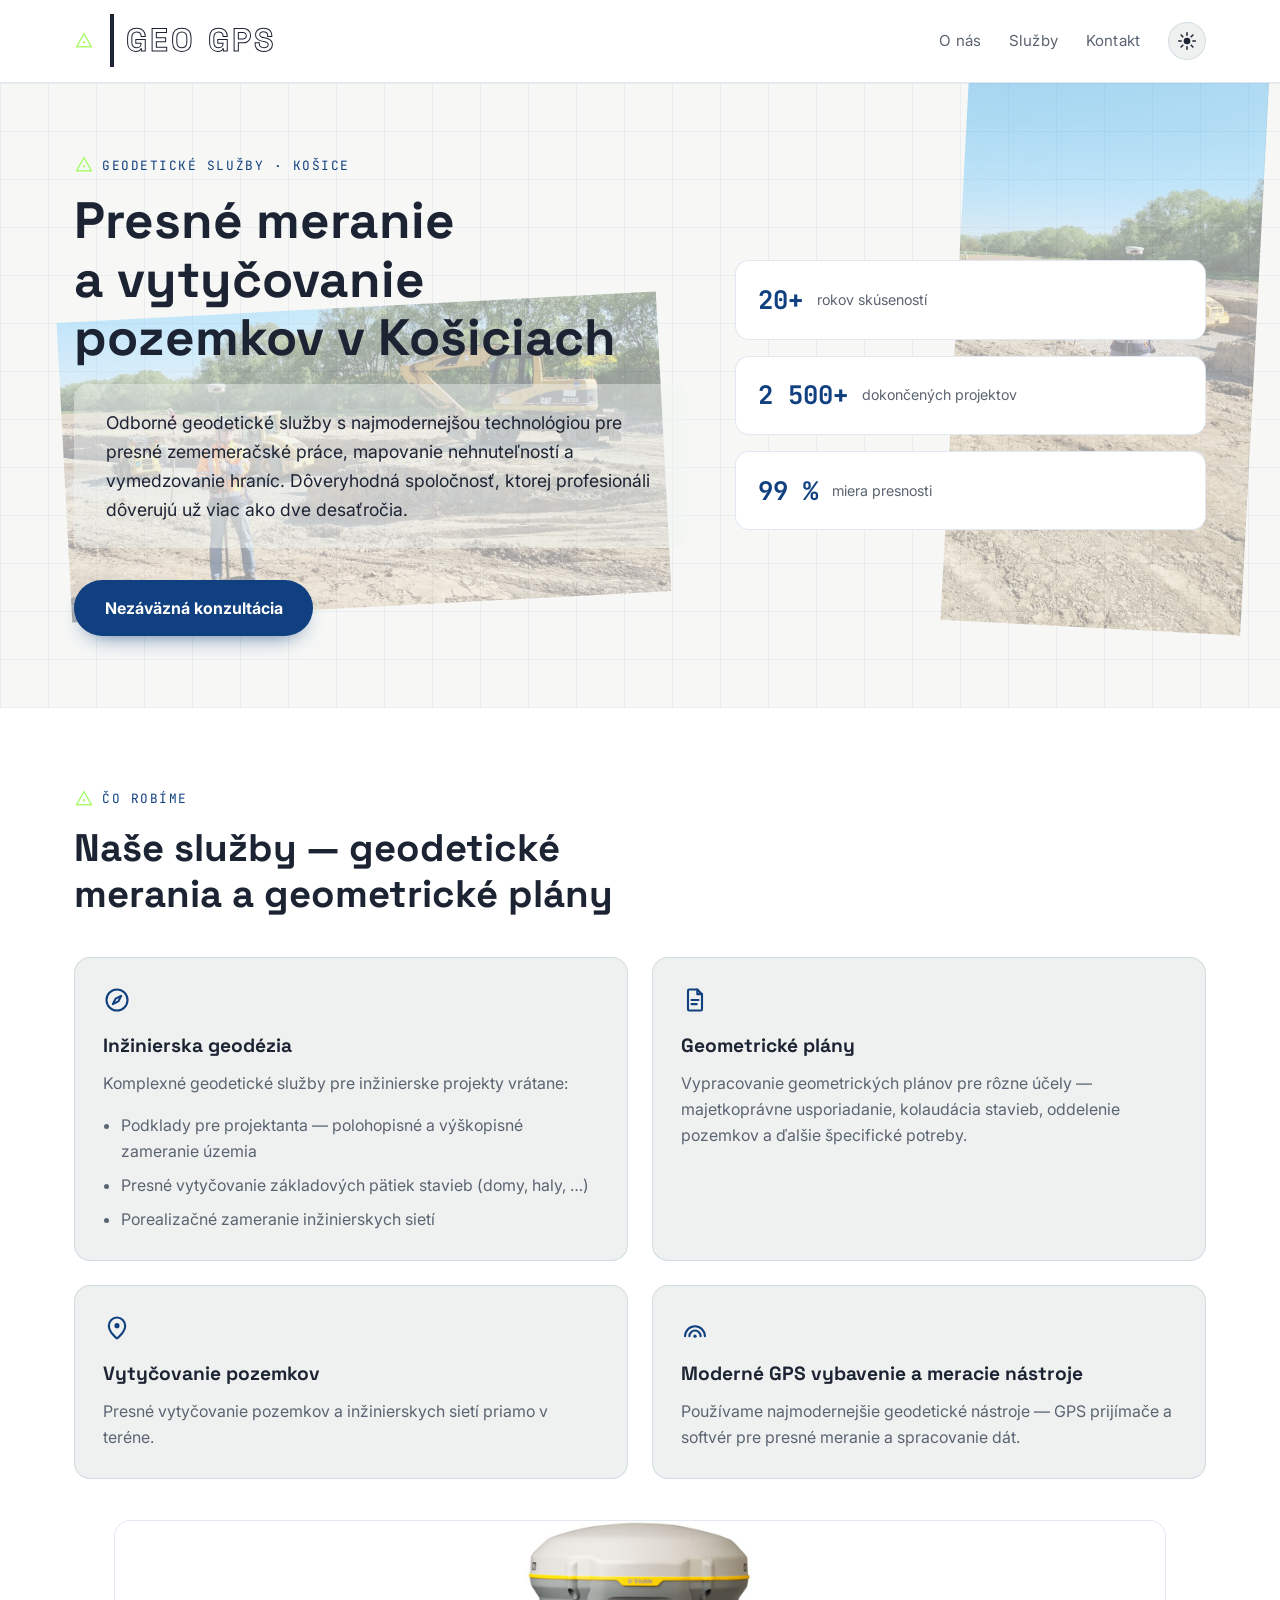
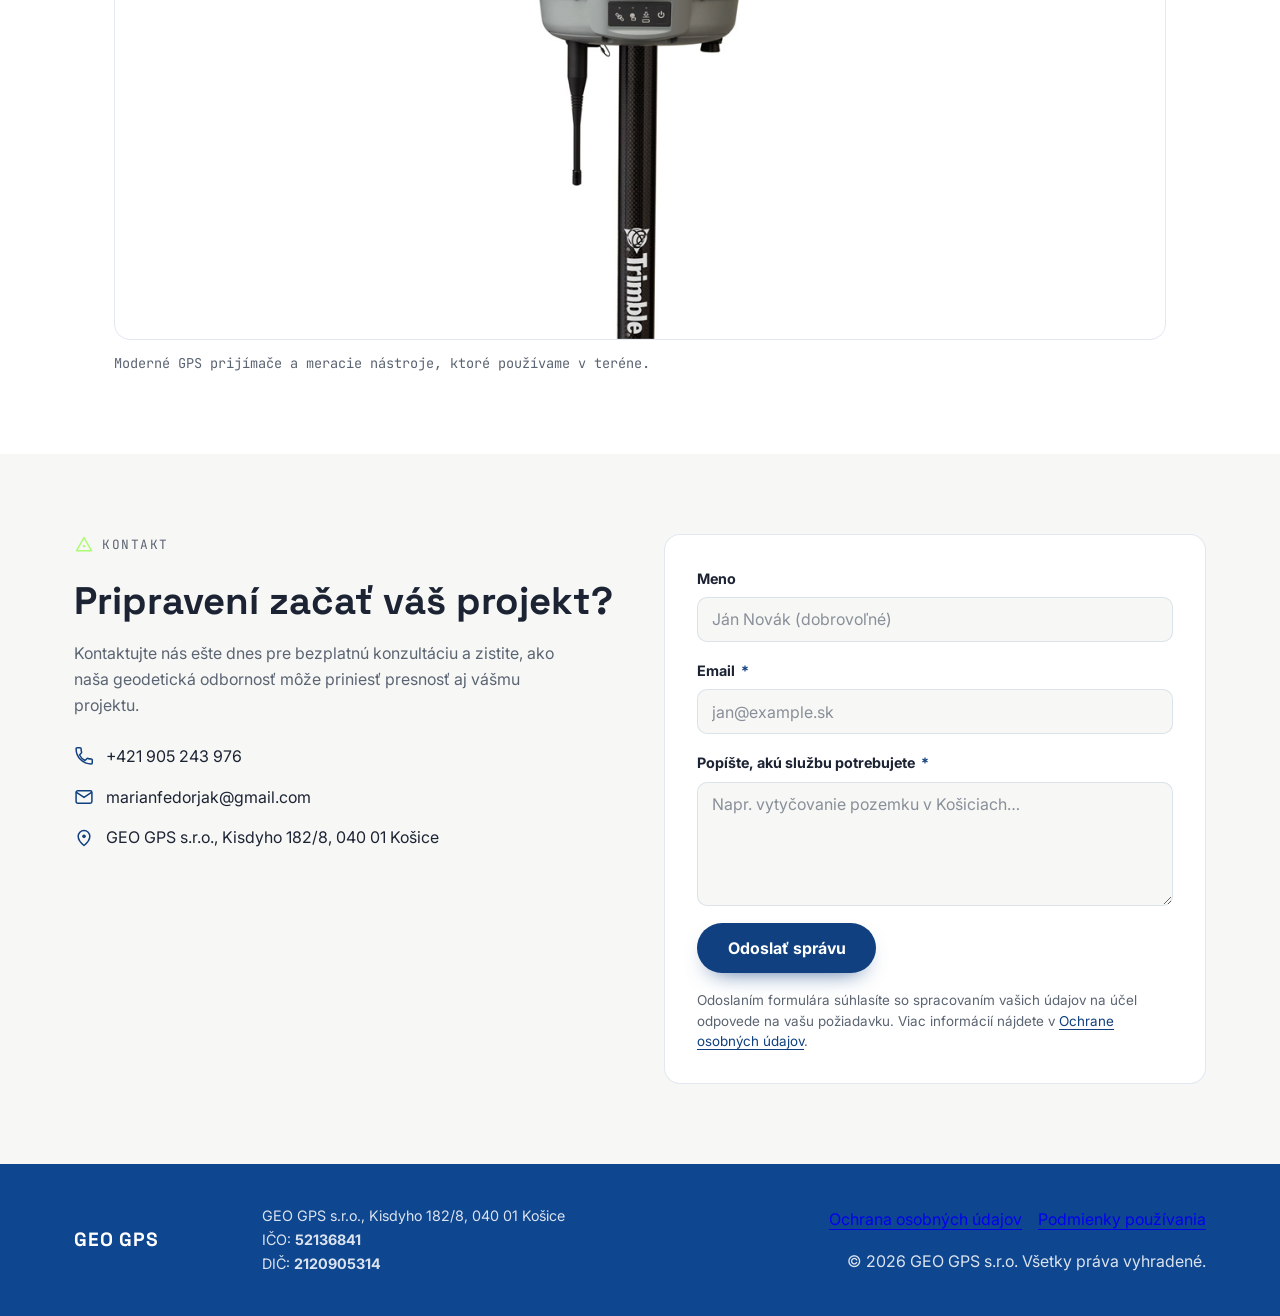
==== commit 2def9258: "Self-hosted WOFF2 fonts, added privacy policy, and terms of use for compliance" ====
--- a/index.html
+++ b/index.html
@@ -31,14 +31,6 @@
     <link rel="canonical" href="https://geogps.sk/" />
     <link rel="icon"    type="image/png"      href="/images/icon.png" />
     <link rel="sitemap" type="application/xml" title="Sitemap" href="/sitemap.xml" />
-
-    <!-- Fonts -->
-    <link rel="preconnect" href="https://fonts.googleapis.com" />
-    <link rel="preconnect" href="https://fonts.gstatic.com" crossorigin />
-    <link
-      href="https://fonts.googleapis.com/css2?family=Space+Grotesk:wght@500;700&family=Inter:wght@400;500;600&family=JetBrains+Mono:wght@500;700&display=swap"
-      rel="stylesheet"
-    />
 
     <link rel="stylesheet" href="style.css" />
 
@@ -399,7 +391,7 @@
                   id="name"
                   name="name"
                   autocomplete="name"
-                  placeholder="Ján Novák"
+                  placeholder="Ján Novák (dobrovoľné)"
                 />
               </div>
 
@@ -439,6 +431,12 @@
               <button class="button button-primary" type="submit">
                 Odoslať správu
               </button>
+
+              <p class="form-privacy-note">
+                Odoslaním formulára súhlasíte so spracovaním vašich údajov na účel
+                odpovede na vašu požiadavku. Viac informácií nájdete v
+                <a href="privacy-policy.html">Ochrane osobných údajov</a>.
+              </p>
             </form>
           </div>
         </div>
@@ -449,8 +447,14 @@
     <footer class="site-footer">
       <div class="container footer-inner">
         <p class="footer-logo">GEO GPS</p>
-        <address>GEO GPS s.r.o., Kisdyho 182/8, 040 01 Košice</address>
-        <p class="footer-copy">© 2026 GEO GPS s.r.o. Všetky práva vyhradené.</p>
+        <address>GEO GPS s.r.o., Kisdyho 182/8, 040 01 Košice<br>IČO: <b>52136841</b><br>DIČ: <b>2120905314</b></address>
+        <div class="footer-meta">
+          <div class="footer-links">
+            <a href="privacy-policy.html">Ochrana osobných údajov</a>
+            <a href="terms.html">Podmienky používania</a>
+          </div>             
+          <span>© 2026 GEO GPS s.r.o. Všetky práva vyhradené.</span>
+        </div>
       </div>
     </footer>
 
@@ -621,8 +625,14 @@
         "openingHoursSpecification": [
           {
             "@type": "OpeningHoursSpecification",
-            "dayOfWeek": ["Monday","Tuesday","Wednesday","Thursday","Friday","Saturday"],
-            "opens": "07:00",
+            "dayOfWeek": ["Monday","Tuesday","Wednesday","Thursday","Friday"],
+            "opens": "08:00",
+            "closes": "19:00"
+          },
+          {
+            "@type": "OpeningHoursSpecification",
+            "dayOfWeek": "Saturday",
+            "opens": "10:00"
             "closes": "18:00"
           }
         ],
@@ -639,8 +649,7 @@
           { "@type": "City", "name": "Poprad" }
         ],
         "sameAs": [
-          "REPLACE_WITH_GOOGLE_BUSINESS_PROFILE_URL",
-          "REPLACE_WITH_FACEBOOK_PAGE_URL"
+          "https://maps.app.goo.gl/BFPX7MmhGnmP2yKR7",
         ],
         "hasOfferCatalog": {
           "@type": "OfferCatalog",
--- a/style.css
+++ b/style.css
@@ -1,4 +1,4 @@
-@layer reset, tokens, base, layout, components, responsive, accessibility;
+@layer reset, tokens, colors, base, layout, components, responsive, accessibility;
 
 /* Reset */
 @layer reset {
@@ -43,6 +43,57 @@
     list-style: none;
     padding: 0;
     margin: 0;
+  }
+}
+
+/* Fonts */
+@layer tokens {
+  @font-face {
+    font-family: "Space Grotesk";
+    src: url("/fonts/SpaceGrotesk-Regular.woff2") format("woff2");
+    font-weight: 400;
+    font-style: normal;
+    font-display: swap;
+  }
+
+  @font-face {
+    font-family: "Space Grotesk";
+    src: url("/fonts/SpaceGrotesk-Bold.woff2") format("woff2");
+    font-weight: 700;
+    font-style: normal;
+    font-display: swap;
+  }
+
+  @font-face {
+    font-family: "Inter";
+    src: url("/fonts/Inter_18pt-Regular.woff2") format("woff2");
+    font-weight: 400;
+    font-style: normal;
+    font-display: swap;
+  }
+
+  @font-face {
+    font-family: "Inter";
+    src: url("/fonts/Inter_18pt-Bold.woff2") format("woff2");
+    font-weight: 700;
+    font-style: normal;
+    font-display: swap;
+  }
+
+  @font-face {
+    font-family: "JetBrains Mono";
+    src: url("/fonts/JetBrainsMono-Regular.woff2") format("woff2");
+    font-weight: 400;
+    font-style: normal;
+    font-display: swap;
+  }
+
+  @font-face {
+    font-family: "JetBrains Mono";
+    src: url("/fonts/JetBrainsMono-Bold.woff2") format("woff2");
+    font-weight: 700;
+    font-style: normal;
+    font-display: swap;
   }
 }
 
@@ -756,6 +807,103 @@
     font-size: 0.9rem;
     opacity: 0.85;
     margin: 0;
+  }
+
+  .footer-meta {
+    display: flex;
+    flex-wrap: wrap;
+    align-items: flex-end;
+    margin-left: 10rem;
+    flex-direction: column;
+    gap: 1rem;
+    color: #ffffff;
+  }
+
+  .footer-links {
+    color: #ffffff;
+    display: flex;
+    flex-wrap: wrap;
+    gap: 1rem;
+  }
+
+  .footer-meta a:visited {
+    color: #ffffff;
+  }
+
+  .footer-meta span {
+    display: block;
+    font-size: 1rem;
+    opacity: 0.85;
+  }
+
+  .form-privacy-note {
+    margin: 0;
+    font-size: 0.85rem;
+    line-height: 1.5;
+    color: var(--color-text-muted);
+  }
+
+  .form-privacy-note a {
+    color: var(--color-accent);
+    text-decoration: underline;
+  }
+
+  .privacy-page {
+    padding-block: 4rem 5rem;
+  }
+
+  .policy-shell {
+    max-inline-size: 900px;
+    margin-inline: auto;
+    background-color: var(--color-surface);
+    border: 1px solid var(--color-border);
+    border-radius: 18px;
+    padding: clamp(1.5rem, 3vw, 2.5rem);
+    box-shadow: 0 20px 45px -30px rgba(0, 0, 0, 0.18);
+  }
+
+  .policy-shell h1 {
+    font-family: var(--font-display);
+    font-size: clamp(2rem, 4vw, 3rem);
+    line-height: 1.15;
+    margin-block: 0 1rem;
+  }
+
+  .policy-shell h2 {
+    margin-block: 2rem 0.75rem;
+    font-size: clamp(1.35rem, 2.4vw, 1.9rem);
+    line-height: 1.3;
+  }
+
+  .policy-shell h3 {
+    margin-block: 1.2rem 0.5rem;
+    font-size: 1.1rem;
+  }
+
+  .policy-shell p,
+  .policy-shell li {
+    color: var(--color-text-muted);
+    line-height: 1.7;
+  }
+
+  .policy-shell ul,
+  .policy-shell ol {
+    padding-inline-start: 1.25rem;
+  }
+
+  .policy-shell a {
+    color: var(--color-accent);
+    text-decoration: underline;
+  }
+
+  .policy-meta {
+    display: flex;
+    flex-wrap: wrap;
+    gap: 1rem;
+    font-family: var(--font-mono);
+    font-size: 0.82rem;
+    color: var(--color-text-muted);
+    margin-block-end: 1.5rem;
   }
 
   /* Back-to-top button */
